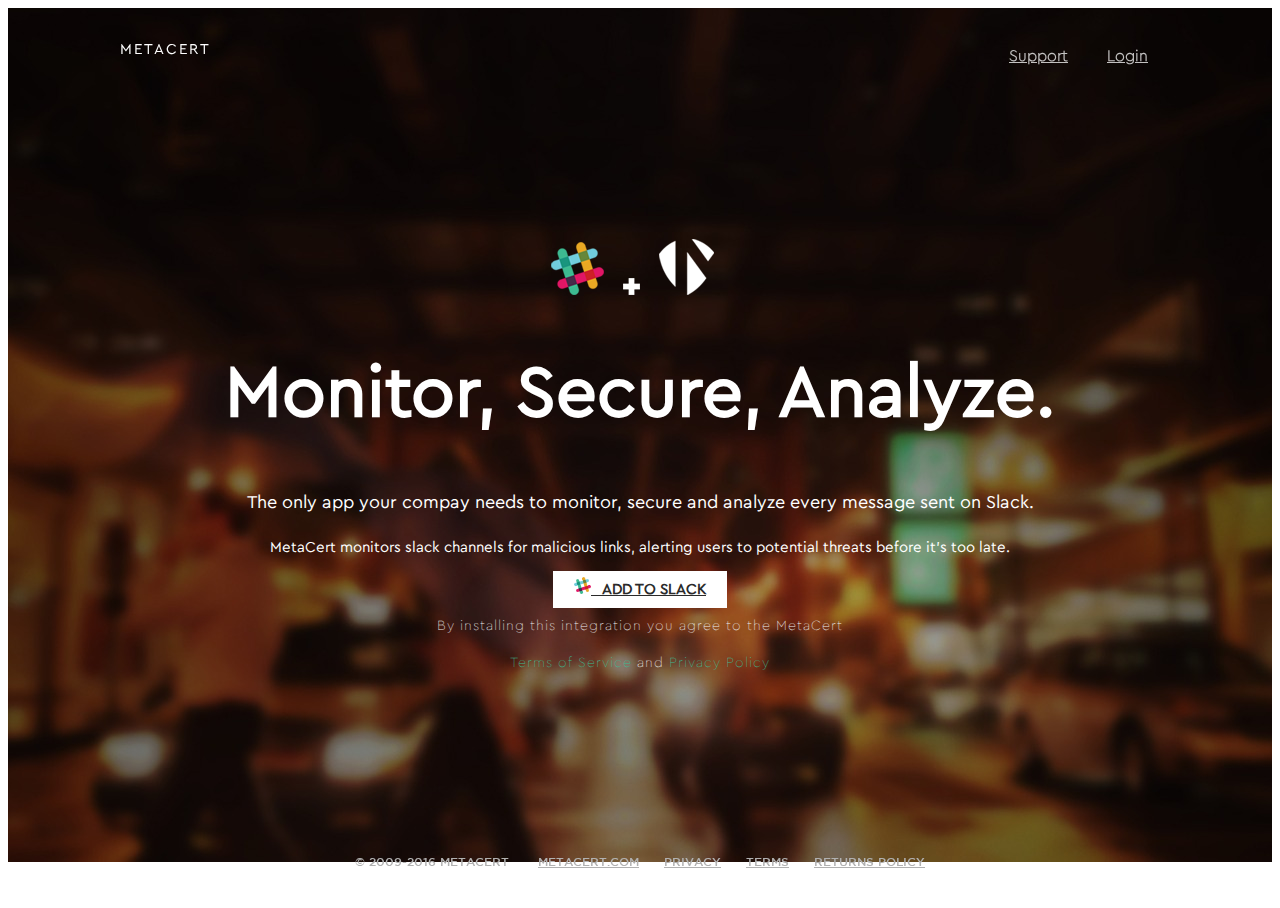
==== cover/index.html @ 4c1f24e1 "Staging Branch Commit #2" ====
<!DOCTYPE html>
<html lang="en">
  <head>
    <meta charset="utf-8">
    <meta http-equiv="X-UA-Compatible" content="IE=edge">
    <meta name="viewport" content="width=device-width, initial-scale=1">

    <meta name="description" content="Metacert Homepage - Prototype">
    <meta name="Daniel Niclas" content="">
    <link rel="icon" href="../favicon.png">

    <title>Metacert Home Page - Staging Branch - Commit #2</title>

    <!-- Bootstrap core CSS -->
    <!--<link href="../../dist/css/bootstrap.min.css" rel="stylesheet">-->

    <!-- Latest compiled and minified CSS -->
    <link rel="stylesheet" href="https://maxcdn.bootstrapcdn.com/bootstrap/3.3.6/css/bootstrap.min.css" integrity="sha384-1q8mTJOASx8j1Au+a5WDVnPi2lkFfwwEAa8hDDdjZlpLegxhjVME1fgjWPGmkzs7" crossorigin="anonymous">

    <!-- IE10 viewport hack for Surface/desktop Windows 8 bug -->
    <link href="../assets/css/ie10-viewport-bug-workaround.css" rel="stylesheet">

    <!-- Custom styles for this template -->
    <link href="home.css" rel="stylesheet">

    <!-- Just for debugging purposes. Don't actually copy these 2 lines! -->
    <!--[if lt IE 9]><script src="../assets/js/ie8-responsive-file-warning.js"></script><![endif]-->
    <script src="../assets/js/ie-emulation-modes-warning.js"></script>

    <!-- HTML5 shim and Respond.js for IE8 support of HTML5 elements and media queries -->
    <!--[if lt IE 9]>
      <script src="https://oss.maxcdn.com/html5shiv/3.7.2/html5shiv.min.js"></script>
      <script src="https://oss.maxcdn.com/respond/1.4.2/respond.min.js"></script>
    <![endif]-->

  </head>

  <body>

    <div class="site-wrapper">

      <div class="site-wrapper-inner">

        <div class="cover-container">

          <div class="masthead clearfix">
            <div class="inner">
              <h3 class="masthead-brand logoText">METACERT</h3>

              <nav>
                <ul class="nav masthead-nav">
                  <!--<li class="active navLinks"><a href="#">Support</a></li>-->
                  <li class="navLinks"><a href="#">Support</a></li>
                  <li class="navLinks"><a href="#">Login</a></li>
                </ul>
              </nav>

            </div>
          </div>



          <div class="inner cover">
            <div class="cover-heading">
              <img class="iconCluster" src="../assets/img/layer-9.png" >
              <img class="iconCluster" src="../assets/img/layer-12.png">
              <img class="iconCluster" src="../assets/img/layer-10.png">
            </div>
            <h1 class="cover-heading tagLine">Monitor, Secure, Analyze.</h1>

            <p class="lead leadOne">The only app your compay needs to monitor, secure and analyze every message sent on Slack.</p>
            <p class="lead leadTwo">MetaCert monitors slack channels for malicious links, alerting users to potential threats before it's too late.</p>
            <p class="lead">
              <a href="#" class="btn btn-lg btn-default addBtnTxt"><img height="17px" width="17px" src="../assets/img/layer-9.png"> &nbsp;&nbsp;ADD TO SLACK</a>
            </p>
            <p class="lead leadThree">By installing this integration you agree to the MetaCert</p>
            <p class="lead leadFour"><span class="specTextColor">Terms of Service</span> and <span class="specTextColor">Privacy Policy</span></p>

          </div>

          <div class="mastfoot">
            <div class="inner">
              <p class="footerText">&#169; 2009-2016 METACERT <a class="footerLink" href="#">METACERT.COM</a><a class="footerLink" href="#">PRIVACY</a><a class="footerLink" href="#">TERMS</a><a class="footerLink" href="#">RETURNS POLICY</a></p>
            </div>
          </div>

        </div>

      </div>

    </div>

    <!-- Bootstrap core JavaScript-->

    <script src="https://ajax.googleapis.com/ajax/libs/jquery/1.11.3/jquery.min.js"></script>
    <script>window.jQuery || document.write('<script src="../assets/js/vendor/jquery.min.js"><\/script>')</script>

    <!-- Latest compiled and minified JavaScript -->
    <script src="https://maxcdn.bootstrapcdn.com/bootstrap/3.3.6/js/bootstrap.min.js" integrity="sha384-0mSbJDEHialfmuBBQP6A4Qrprq5OVfW37PRR3j5ELqxss1yVqOtnepnHVP9aJ7xS" crossorigin="anonymous"></script>
    <!--<script src="../../dist/js/bootstrap.min.js"></script>-->

    <!-- IE10 viewport hack for Surface/desktop Windows 8 bug -->
    <script src="../assets/js/ie10-viewport-bug-workaround.js"></script>
  </body>
</html>
---- assets/css/ie10-viewport-bug-workaround.css ----
/*!
 * IE10 viewport hack for Surface/desktop Windows 8 bug
 * Copyright 2014-2015 Twitter, Inc.
 * Licensed under MIT (https://github.com/twbs/bootstrap/blob/master/LICENSE)
 */

/*
 * See the Getting Started docs for more information:
 * http://getbootstrap.com/getting-started/#support-ie10-width
 */
@-webkit-viewport { width: device-width; }
@-moz-viewport    { width: device-width; }
@-ms-viewport     { width: device-width; }
@-o-viewport      { width: device-width; }
@viewport         { width: device-width; }
---- cover/home.css ----
/*
 * Globals
 */

/* Links */
a,
a:focus,
a:hover {
  color: #b1b1b1;
}

/* Custom default button */
.btn-default,
.btn-default:hover,
.btn-default:focus {
  color: #333;
  text-shadow: none; /* Prevent inheritence from `body` */
  background-color: #fff;
  border: 1px solid #fff;
}

/*
 * Base structure
 */

html,
body {
  height: 100%;
  background-color: white;
}

body {
  color: #fff;
  text-align: center;
  background-image: url("../assets/img/layer-5.jpg");
  background-repeat: repeat-x;
  font-family: CeraGR, sans-serif, serif;
}

@font-face {
  font-family: CeraGR;
  src: url(../assets/cera/Cera%20GR.otf);
}

@font-face {
  font-family: CeraGRThin;
  src: url(../assets/cera/Cera%20GR%20Thin.otf);
}

@font-face {
  font-family: CeraGRLight;
  src: url(../assets/cera/Cera%20GR%20Light.otf);
}

@font-face {
  font-family: GothamLight;
  src: url(../assets/gotham/GOTHAM-LIGHT.TTF);
}

@font-face {
  font-family: GothamMedium;
  src: url(../assets/gotham/GOTHAM-MEDIUM.TTF);
}

.navBarWidth {
  width: 1200px !important;
}

.logoText {
  color: white;
  /*font-family: Metacert;*/
  font-size: 15px;
  letter-spacing: 2px;
  font-weight: 400;
  line-height: 19px;
}

.navLinks {
  font-family: CeraGRThin, sans-serif, serif;
  width:65px;
  height: 14px;
  color: white;
  font-size: 15px;
  font-weight: 400;

}
.tagLine {
  color: white;
  font-size: 72px;
  font-weight: 800;
}

.iconCluster {
  margin-right: 15px;
}
.leadOne {
  color: white;
  font-size: 18px;
  font-weight: 400;
  line-height: 33px;
  margin-bottom: 5px !important;
}
.leadTwo {
  color: white;
  font-size: 15px;
  font-weight: 400;
  line-height: 26px;
}
.leadThree, .leadFour  {
  font-family: CeraGRThin, sans-serif, serif;
  letter-spacing: 1px;
  color: #ededed;
  font-size: 14px;
  font-weight: 400;
  line-height: 23px;
  margin-bottom: 2px;
}
.specTextColor {
  color: #3dba91
}
.addBtnTxt {
  color: #2a2a2a;
  font-size: 15px;
  font-weight: 400;
  margin: 35px 0 25px 0;
}
.footerText{
  font-family: GothamMedium, sans-serif, serif;
  color: #b1b1b1;
  font-size: 12px;
  font-weight: 300;
  line-height: 18px;
  margin-bottom: 0 !important;
}
.footerLink{
  margin-left: 25px;
}

.site-wrapper {
  display: table;
  width: 100%;
  height: 100%; /* For at least Firefox */
  min-height: 100%;

}
.site-wrapper-inner {
  display: table-cell;
  vertical-align: top;
}
.cover-container {
  margin-right: auto;
  margin-left: auto;
}


.inner {
  padding: 30px;
}

/*
 * Header
 */
.masthead-brand {
  margin-top: 10px;
  margin-bottom: 10px;
}

.masthead-nav > li {
  display: inline-block;
}
.masthead-nav > li + li {
  margin-left: 20px;
}
.masthead-nav > li > a {
  padding-right: 0;
  padding-left: 0;
  font-size: 16px;
  font-weight: bold;
  color: #fff; /* IE8 proofing */
  color: rgba(255,255,255,.75);
  border-bottom: 2px solid transparent;
}
.masthead-nav > li > a:hover,
.masthead-nav > li > a:focus {
  background-color: transparent;
  border-bottom-color: #a9a9a9;
  border-bottom-color: rgba(255,255,255,.25);
}
.masthead-nav > .active > a,
.masthead-nav > .active > a:hover,
.masthead-nav > .active > a:focus {
  color: #fff;
  border-bottom-color: #fff;
}

@media (min-width: 768px) {
  .masthead-brand {
    float: left;
  }
  .masthead-nav {
    float: right;
  }
}


/*
 * Cover
 */

.cover {
  padding: 0 20px;
}
.cover .btn-lg {
  padding: 10px 20px;
  font-weight: bold;
}


/*
 * Footer
 */

.mastfoot {
  color: #999; /* IE8 proofing */
  color: rgba(255,255,255,.5);
}


/*
 * Affix and center
 */

@media (min-width: 768px) {
  /* Pull out the header and footer */
  .masthead {
    position: fixed;
    top: 0;
  }
  .mastfoot {
    position: fixed;
    bottom: 0;
  }
  /* Start the vertical centering */
  .site-wrapper-inner {
    vertical-align: middle;
  }
  /* Handle the widths */
  .masthead,
  .mastfoot,
  .cover-container {
    width: 100%; /* Must be percentage or pixels for horizontal alignment */
  }
}

@media (min-width: 992px) {
  .masthead,
  .mastfoot,
  .cover-container {
    /*width: 700px;*/
    width: 1100px;
  }
}
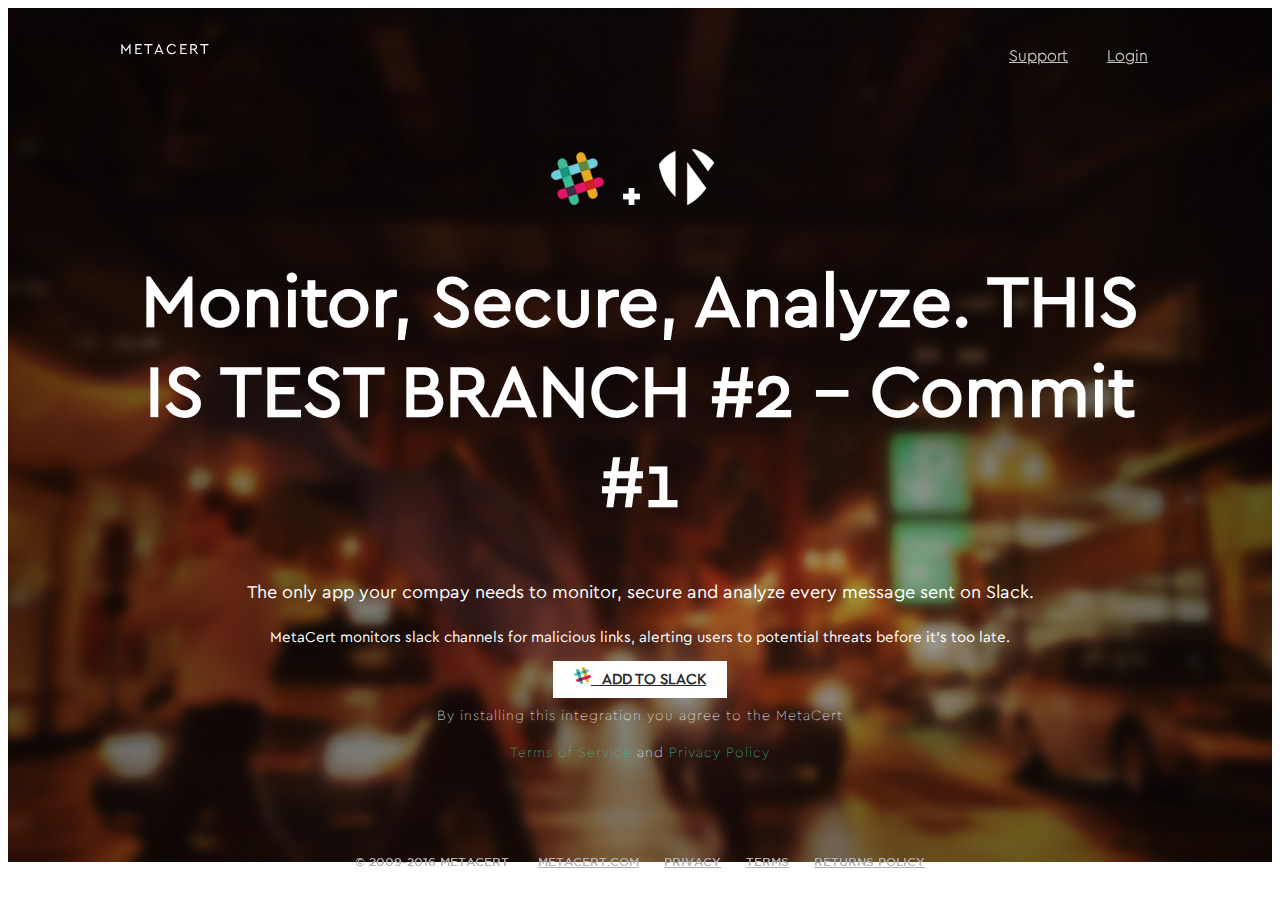
==== commit 5065549b: "Test Branch #2 Commit #1" ====
--- a/cover/index.html
+++ b/cover/index.html
@@ -9,7 +9,7 @@
     <meta name="Daniel Niclas" content="">
     <link rel="icon" href="../favicon.png">
 
-    <title>Metacert Home Page - Staging Branch - Commit #2</title>
+    <title>Metacert Home Page</title>
 
     <!-- Bootstrap core CSS -->
     <!--<link href="../../dist/css/bootstrap.min.css" rel="stylesheet">-->
@@ -66,7 +66,7 @@
               <img class="iconCluster" src="../assets/img/layer-12.png">
               <img class="iconCluster" src="../assets/img/layer-10.png">
             </div>
-            <h1 class="cover-heading tagLine">Monitor, Secure, Analyze.</h1>
+            <h1 class="cover-heading tagLine">Monitor, Secure, Analyze.    THIS IS TEST BRANCH #2 - Commit #1</h1>
 
             <p class="lead leadOne">The only app your compay needs to monitor, secure and analyze every message sent on Slack.</p>
             <p class="lead leadTwo">MetaCert monitors slack channels for malicious links, alerting users to potential threats before it's too late.</p>
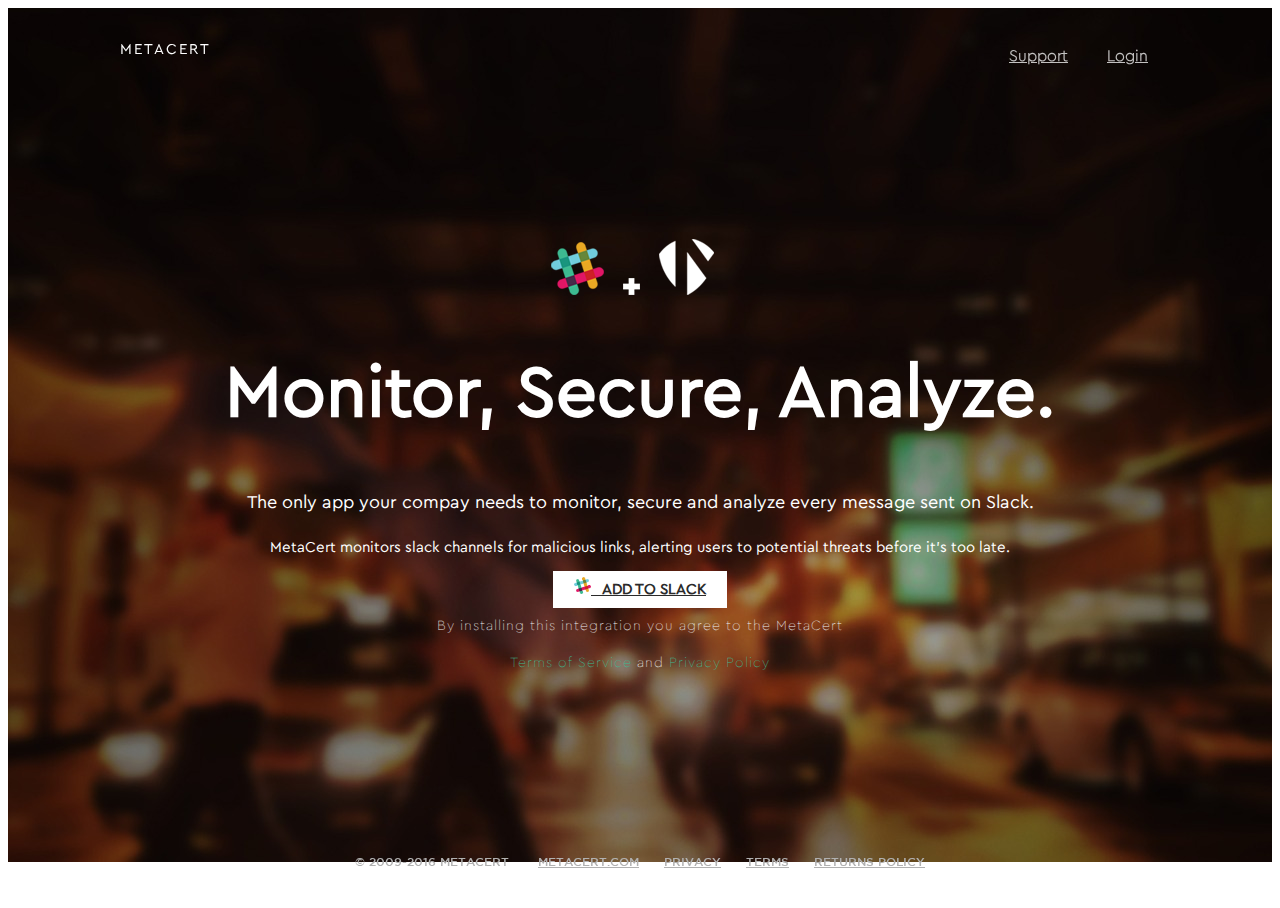
==== commit 947e7f7b: "Revert "Test Branch #2"" ====
--- a/cover/index.html
+++ b/cover/index.html
@@ -9,7 +9,7 @@
     <meta name="Daniel Niclas" content="">
     <link rel="icon" href="../favicon.png">
 
-    <title>Metacert Home Page</title>
+    <title>Metacert Home Page - Staging Branch - Commit #2</title>
 
     <!-- Bootstrap core CSS -->
     <!--<link href="../../dist/css/bootstrap.min.css" rel="stylesheet">-->
@@ -66,7 +66,7 @@
               <img class="iconCluster" src="../assets/img/layer-12.png">
               <img class="iconCluster" src="../assets/img/layer-10.png">
             </div>
-            <h1 class="cover-heading tagLine">Monitor, Secure, Analyze.    THIS IS TEST BRANCH #2 - Commit #1</h1>
+            <h1 class="cover-heading tagLine">Monitor, Secure, Analyze.</h1>
 
             <p class="lead leadOne">The only app your compay needs to monitor, secure and analyze every message sent on Slack.</p>
             <p class="lead leadTwo">MetaCert monitors slack channels for malicious links, alerting users to potential threats before it's too late.</p>
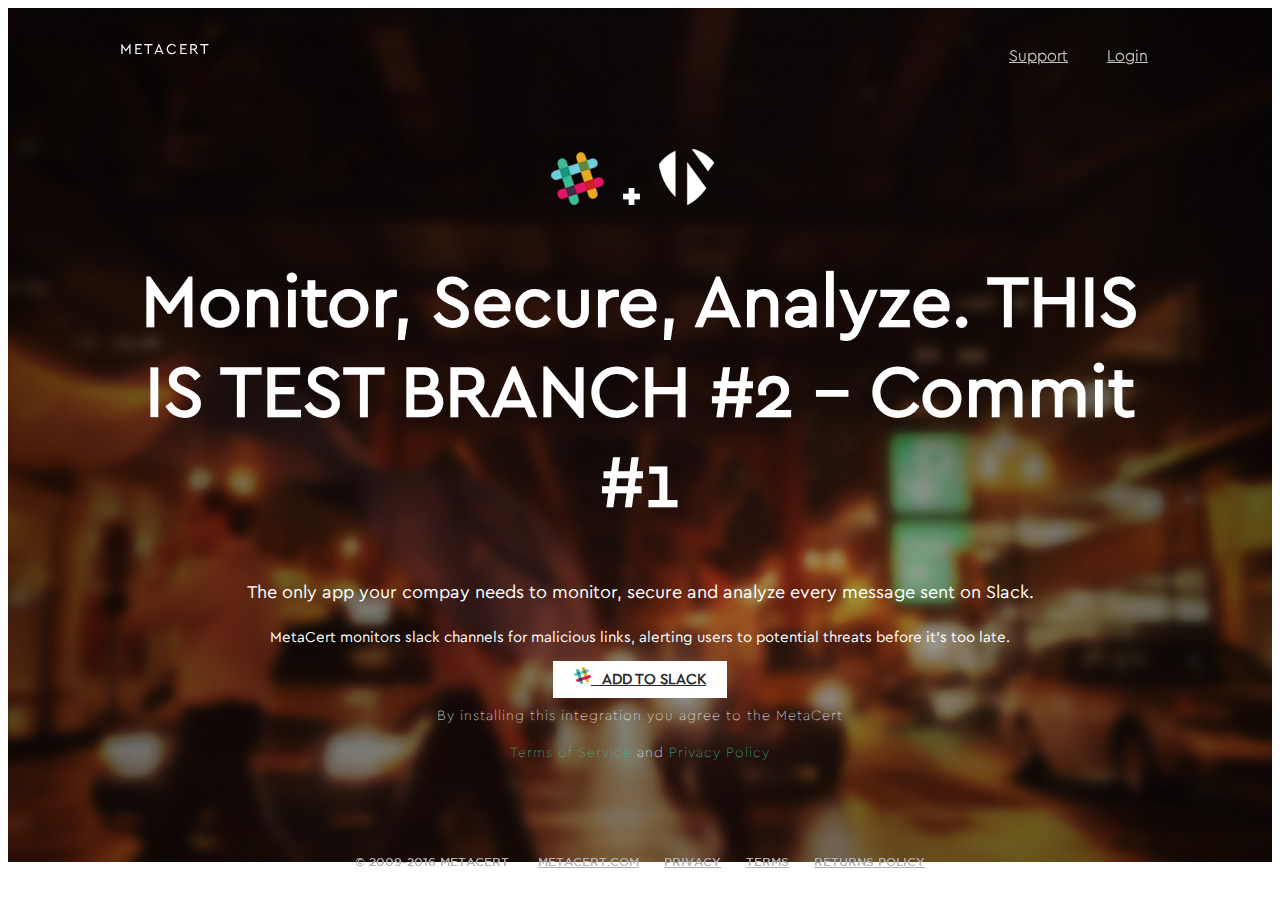
==== commit edaa5982: "Revert "Working branch"" ====
--- a/cover/index.html
+++ b/cover/index.html
@@ -9,7 +9,7 @@
     <meta name="Daniel Niclas" content="">
     <link rel="icon" href="../favicon.png">
 
-    <title>Metacert Home Page - Staging Branch - Commit #2</title>
+    <title>Metacert Home Page</title>
 
     <!-- Bootstrap core CSS -->
     <!--<link href="../../dist/css/bootstrap.min.css" rel="stylesheet">-->
@@ -66,7 +66,7 @@
               <img class="iconCluster" src="../assets/img/layer-12.png">
               <img class="iconCluster" src="../assets/img/layer-10.png">
             </div>
-            <h1 class="cover-heading tagLine">Monitor, Secure, Analyze.</h1>
+            <h1 class="cover-heading tagLine">Monitor, Secure, Analyze.    THIS IS TEST BRANCH #2 - Commit #1</h1>
 
             <p class="lead leadOne">The only app your compay needs to monitor, secure and analyze every message sent on Slack.</p>
             <p class="lead leadTwo">MetaCert monitors slack channels for malicious links, alerting users to potential threats before it's too late.</p>
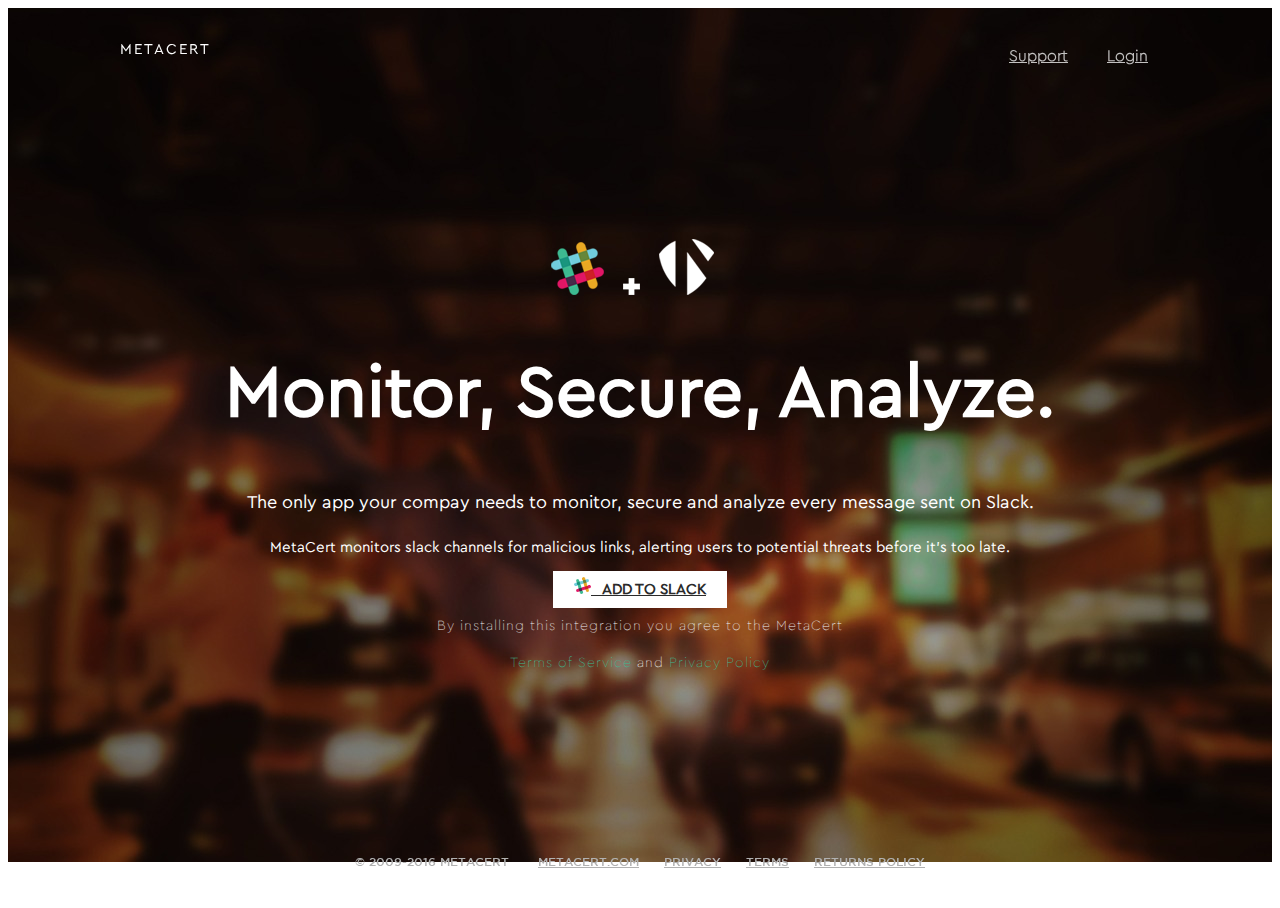
==== commit 935a7c7d: "Merge branch 'test_branch'" ====
--- a/cover/index.html
+++ b/cover/index.html
@@ -66,7 +66,7 @@
               <img class="iconCluster" src="../assets/img/layer-12.png">
               <img class="iconCluster" src="../assets/img/layer-10.png">
             </div>
-            <h1 class="cover-heading tagLine">Monitor, Secure, Analyze.    THIS IS TEST BRANCH #2 - Commit #1</h1>
+            <h1 class="cover-heading tagLine">Monitor, Secure, Analyze.</h1>
 
             <p class="lead leadOne">The only app your compay needs to monitor, secure and analyze every message sent on Slack.</p>
             <p class="lead leadTwo">MetaCert monitors slack channels for malicious links, alerting users to potential threats before it's too late.</p>
